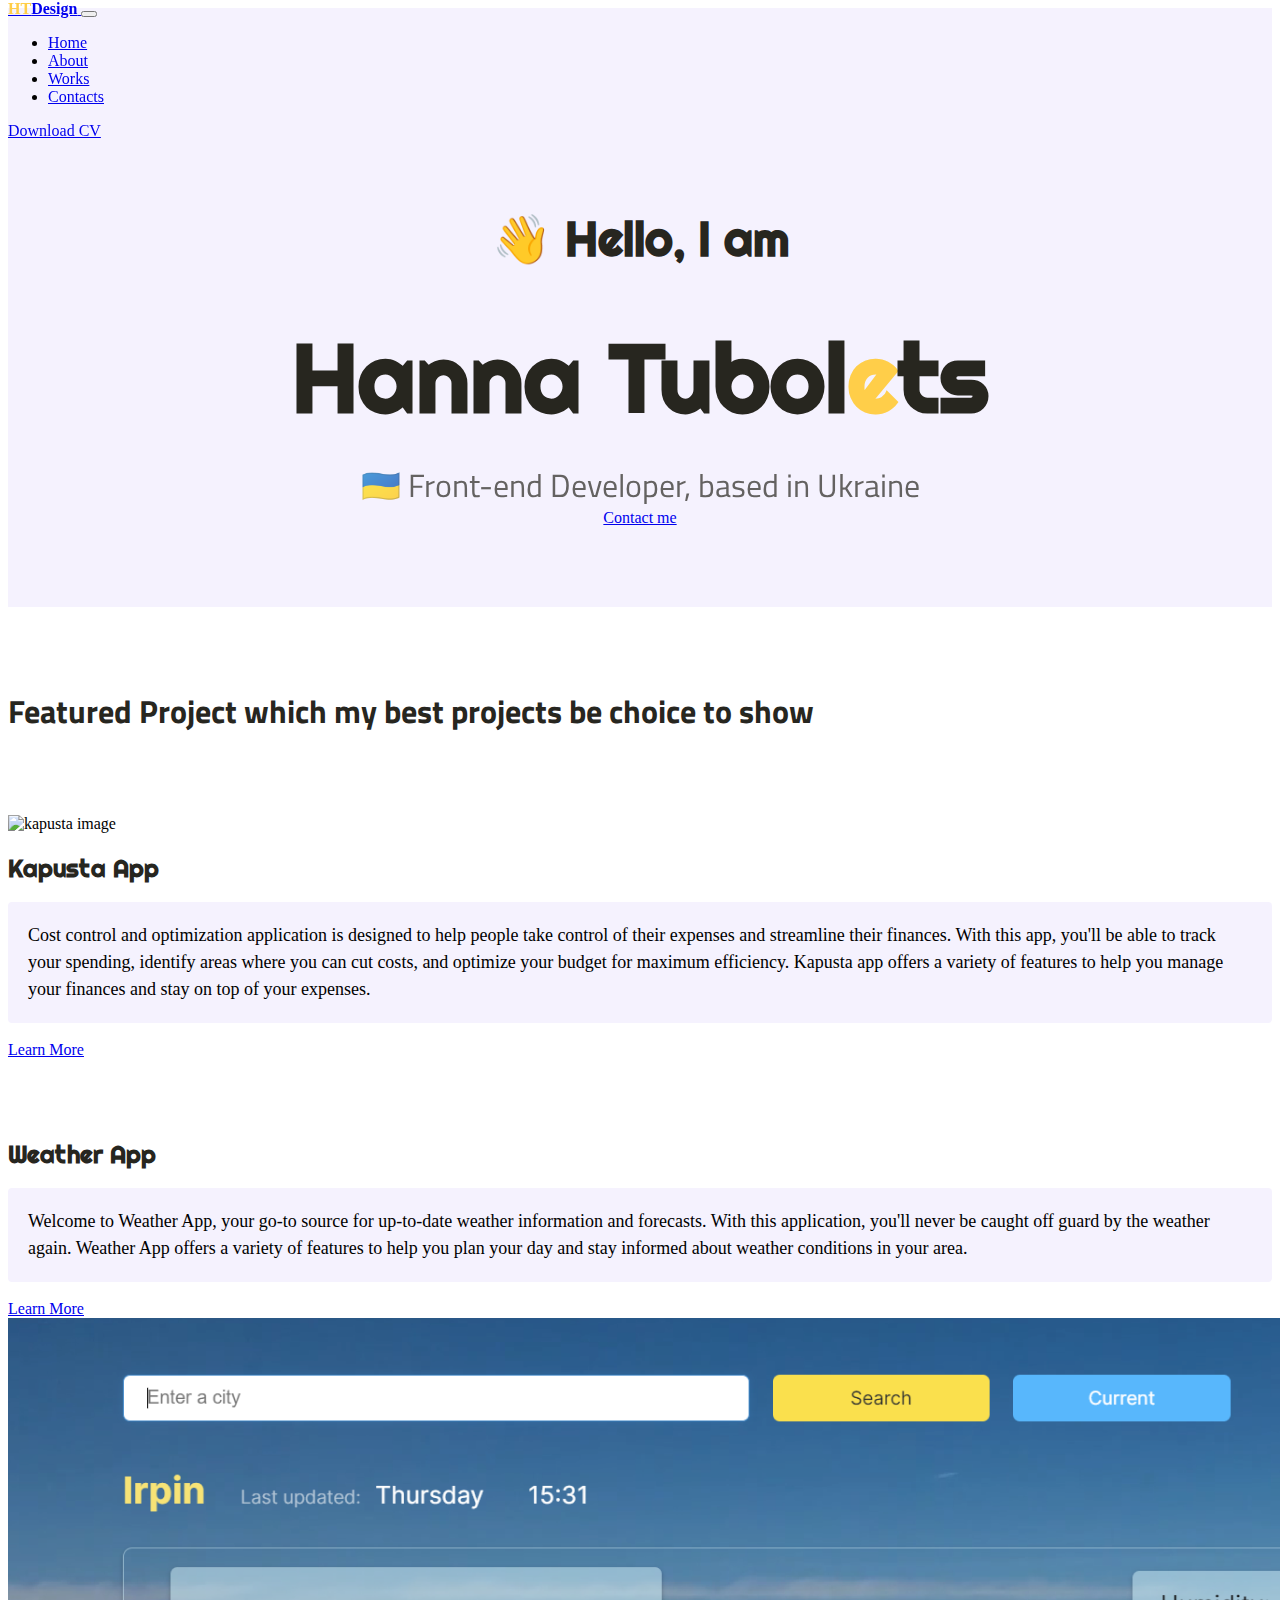
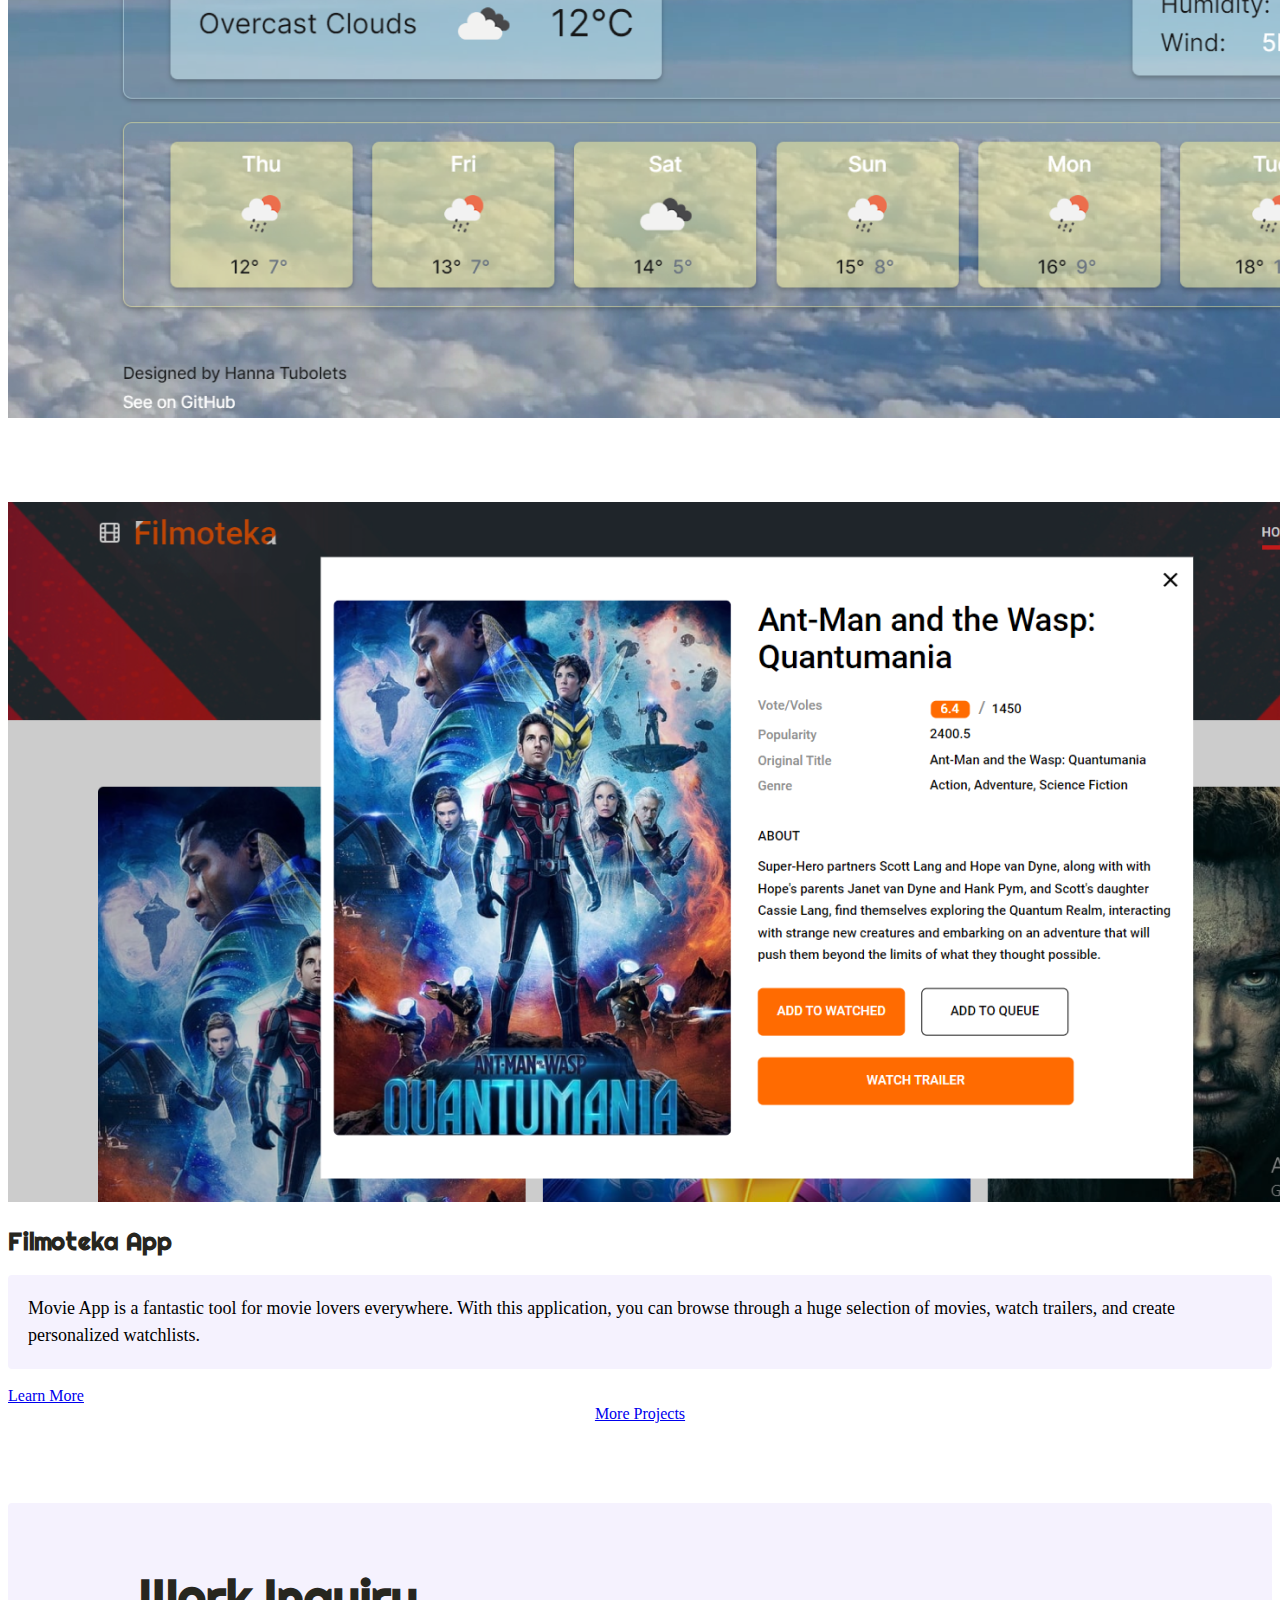
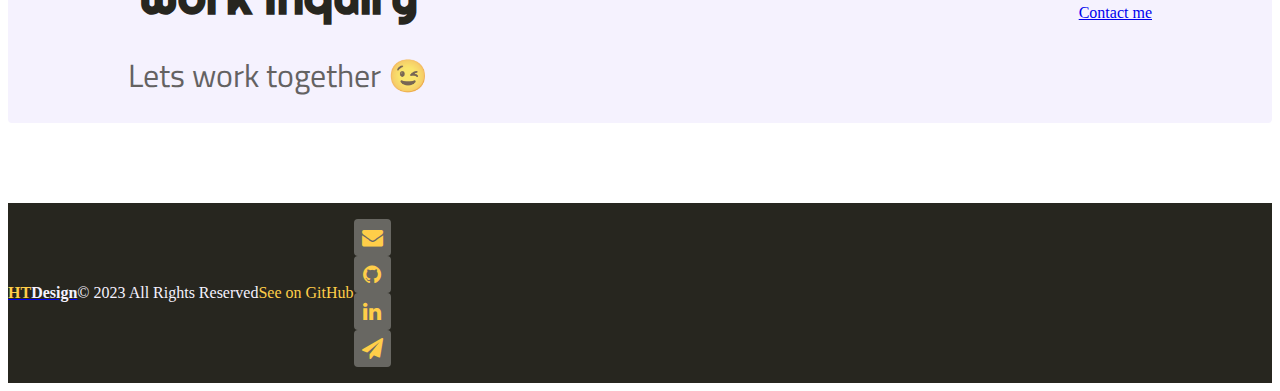
==== index.html @ ac6bbd79 "Added btn more projects (main)" ====
<!DOCTYPE html>
<html lang="en">
  <head>
    <meta charset="UTF-8" />
    <meta http-equiv="X-UA-Compatible" content="IE=edge" />
    <meta name="viewport" content="width=device-width, initial-scale=1.0" />
    <meta
      name="description"
      content="Hanna Tubolets Front-end developer portfolio and contacts"
    />
    <title>Hanna Tubolets Front-end developer portfolio</title>
    <link rel="preconnect" href="https://fonts.googleapis.com" />
    <link rel="preconnect" href="https://fonts.gstatic.com" crossorigin />
    <link
      href="https://fonts.googleapis.com/css2?family=Righteous&family=Titillium+Web:wght@400;600;700;900&display=swap"
      rel="stylesheet"
    />
    <link rel="stylesheet" href="/src/style.css" />
    <link
      href="https://cdn.jsdelivr.net/npm/bootstrap@5.0.2/dist/css/bootstrap.min.css"
      rel="stylesheet"
      integrity="sha384-EVSTQN3/azprG1Anm3QDgpJLIm9Nao0Yz1ztcQTwFspd3yD65VohhpuuCOmLASjC"
      crossorigin="anonymous"
    />
    <link
      href="//maxcdn.bootstrapcdn.com/font-awesome/4.5.0/css/font-awesome.min.css"
      rel="stylesheet"
    />
  </head>

  <body>
    <header class="header">
      <nav class="navbar navbar-expand-lg navbar-dark bg-dark pt-3 pb-3">
        <div class="container">
          <a class="navbar-brand" href="/index.html" title="Homepage"
            ><span class="yellow"><b>HT</b></span
            ><b>Design</b>
          </a>
          <button
            class="navbar-toggler"
            type="button"
            data-bs-toggle="collapse"
            data-bs-target="#navbarNav"
            aria-controls="navbarNav"
            aria-expanded="false"
            aria-label="Toggle navigation"
          >
            <span class="navbar-toggler-icon"></span>
          </button>
          <div class="collapse navbar-collapse" id="navbarNav">
            <ul class="navbar-nav">
              <li class="nav-item">
                <a
                  class="nav-link active"
                  aria-current="page"
                  href="#"
                  title="Homepage"
                  >Home</a
                >
              </li>
              <li class="nav-item">
                <a
                  class="nav-link"
                  href="/about.html"
                  title="About Hanna Tubolets"
                  >About</a
                >
              </li>
              <li class="nav-item">
                <a
                  class="nav-link"
                  href="/works.html"
                  title="Front-end projects of Hanna Tubolets"
                  >Works</a
                >
              </li>
              <li class="nav-item">
                <a
                  class="nav-link"
                  href="/contacts.html"
                  title="Hanna Tubolets contact information"
                  >Contacts</a
                >
              </li>
            </ul>
          </div>
          <a
            href="https://drive.google.com/file/d/14vQZmYTG_U59ZghDZFjFi8AMeoW-Ms3b/view?usp=share_link"
            class="btn btn-outline-warning px-4"
            download=""
            target="_blank"
            title="Download CV"
            >Download CV</a
          >
        </div>
      </nav>
    </header>

    <main>
      <section class="hero">
        <h2 class="upper-heading">👋 Hello, I am</h2>
        <h1 class="main-heading">Hanna Tubol<span class="yellow">e</span>ts</h1>
        <h3 class="sub-heading">🇺🇦 Front-end Developer, based in Ukraine</h3>
        <div class="navigation-links">
          <a
            href="about.html#contact"
            class="btn btn-warning mt-5 btn-lg px-5"
            title="Hanna Tubolets contacts"
          >
            Contact me
          </a>
        </div>
        <button onclick="topFunction()" id="myBtn" title="Go to top">
          Top
        </button>
      </section>

      <h3 class="text-warning text-center heading">
        Featured Project which my best projects be choice to show
      </h3>

      <section class="section">
        <div class="container">
          <div class="row">
            <div class="col-sm-6 d-none d-md-block">
              <img
                class="img-fluid rounded p-2 shadow p-2 bg-body rounded"
                src="src/images/Kapusta-img.png"
                alt="kapusta image"
              />
            </div>
            <div class="col">
              <h2 class="mb-4 app-heading">Kapusta App</h2>
              <p class="txt text-muted">
                Cost control and optimization application is designed to help
                people take control of their expenses and streamline their
                finances. With this app, you'll be able to track your spending,
                identify areas where you can cut costs, and optimize your budget
                for maximum efficiency. Kapusta app offers a variety of features
                to help you manage your finances and stay on top of your
                expenses.
              </p>
              <div class="mt-5 more-link">
                <a
                  href="/works.html#kapusta"
                  class="btn btn-outline-warning px-5 btn-lg"
                  title="Kapusta App link"
                  >Learn More</a
                >
              </div>
            </div>
          </div>
        </div>
      </section>

      <section class="section">
        <div class="container">
          <div class="row">
            <div class="col">
              <h2 class="mb-4 app-heading">Weather App</h2>
              <p class="txt text-muted">
                Welcome to Weather App, your go-to source for up-to-date weather
                information and forecasts. With this application, you'll never
                be caught off guard by the weather again. Weather App offers a
                variety of features to help you plan your day and stay informed
                about weather conditions in your area.
              </p>
              <div class="mt-5 more-link">
                <a
                  href="/works.html#weather"
                  class="btn btn-outline-warning px-5 btn-lg"
                  title="Weather App link"
                  >Learn More</a
                >
              </div>
            </div>
            <div class="col-sm-6 d-none d-md-block">
              <img
                class="img-fluid rounded p-2 shadow p-2 bg-body rounded"
                src="src/images/weather-img.png"
                alt="weather image"
              />
            </div>
          </div>
        </div>
      </section>

      <section class="section">
        <div class="container">
          <div class="row">
            <div class="col-sm-6 d-none d-md-block">
              <img
                class="img-fluid rounded p-2 shadow p-2 bg-body rounded"
                src="/src/images/filmoteka-img.png"
                alt="filmoteka image"
              />
            </div>
            <div class="col">
              <h2 class="mb-4 app-heading">Filmoteka App</h2>
              <p class="txt text-muted">
                Movie App is a fantastic tool for movie lovers everywhere. With
                this application, you can browse through a huge selection of
                movies, watch trailers, and create personalized watchlists.
              </p>
              <div class="mt-5 more-link">
                <a
                  href="/works.html#filmoteka"
                  class="btn btn-outline-warning px-5 btn-lg"
                  title="Yogurt App link"
                  >Learn More</a
                >
              </div>
            </div>
          </div>
        </div>

        <div class="center mt-5">
          <div class="center">
            <a
              href="/works.html"
              class="btn btn-warning mt-5 btn-lg px-5"
              title="Hanna Tubolets projects"
            >
              More Projects
            </a>
          </div>
        </div>
      </section>

      <section class="section">
        <div class="container d-none d-md-block">
          <div class="contact-block">
            <div>
              <h2 class="upper-heading mb-3">Work Inquiry</h2>
              <h3 class="sub-heading mt-0 mb-sm-4">Lets work together 😉</h3>
            </div>
            <div class="">
              <div class="navigation-links">
                <a
                  href="about.html#contact"
                  class="btn btn-warning btn-lg px-5"
                  title="Hanna Tubolets contacts"
                >
                  Contact me
                </a>
              </div>
            </div>
          </div>
        </div>
      </section>
    </main>

    <footer>
      <div class="footer">
        <div
          class="container d-flex justify-content-between align-content-center footer"
        >
          <a
            class="navbar-brand text-decoration-none"
            href="/index.html"
            title="Homepage"
            ><span class="yellow"><b>HT</b></span
            ><b class="logo">Design</b>
          </a>
          © 2023 All Rights Reserved
          <a
            href="https://github.com/HannaTubolets/bootstrap-hw-portfolio"
            class="yellow github-link"
            target="_blank"
            title="Hanna Tubolets portfolio on GitHub"
            >See on GitHub</a
          >
          <div class="d-flex justify-content-center">
            <a
              href="mailto:anna.tubolets@gmail.com"
              class="email-link text-decoration-none mx-2 social-link"
              target="_blank"
              title="Hanna Tubolets contact email"
              ><i class="fa fa-solid fa-envelope"></i
            ></a>
            <a
              href="https://github.com/HannaTubolets"
              class="email-link text-decoration-none mx-2 social-link"
              target="_blank"
              title="Hanna Tubolets GitHub link"
              ><i class="fa fa-brands fa-github"></i
            ></a>
            <a
              href="https://www.linkedin.com/in/hanna-tubolets/"
              class="email-link text-decoration-none mx-2 social-link"
              target="_blank"
              title="Hanna Tubolets linkedin link"
              ><i class="fa fa-brands fa-linkedin"></i
            ></a>
            <a
              href="https://t.me/Hanna_HTDesign"
              class="email-link text-decoration-none mx-2 social-link"
              target="_blank"
              title="Hanna Tubolets Telegram link"
              ><i class="fa fa-solid fa-paper-plane"></i
            ></a>
          </div>
        </div>
      </div>
    </footer>

    <script src="src/index.js"></script>

    <script
      src="https://cdn.jsdelivr.net/npm/bootstrap@5.0.2/dist/js/bootstrap.bundle.min.js"
      integrity="sha384-MrcW6ZMFYlzcLA8Nl+NtUVF0sA7MsXsP1UyJoMp4YLEuNSfAP+JcXn/tWtIaxVXM"
      crossorigin="anonymous"
    ></script>
  </body>
</html>
---- src/style.css ----
:root {
  --primary-color: #ffce49;
  --secondary-color: #f5f2fe;
  --box-shadow: 0 5px 10px rgba(0, 0, 0, 0.3);
  --heading-font-family: 'Righteous', serif;
  --default-font-family: 'Titillium Web', sans-serif;
}

*/ body {
  margin: 0px auto;
  max-width: 100%;
  font-family: var(--default-font-family);
}

h1,
h2,
h3,
h4,
h5,
h6 {
  color: #27261f;
  font-family: var(--heading-font-family);
  font-weight: bold;
  margin-bottom: 0;
}

.logo {
  color: var(--secondary-color);
}

p {
  font-weight: normal;
}

.section {
  margin-top: 80px;
  margin-bottom: 80px;
}

.hero {
  background: var(--secondary-color);
  text-align: center;
  padding: 160px 16px 80px;
}

.main-heading {
  font-size: 96px;
  text-align: center;
  margin-top: 48px;
}

.yellow {
  color: var(--primary-color);
}

.heading {
  margin-top: 80px;
  font-size: 32px;
  font-family: 'Titillium Web';
}

.upper-heading,
.contact-heading {
  font-size: 48px;
  text-align: center;
}

.sub-heading {
  font-size: 32px;
  font-family: 'Titillium Web';
  font-weight: 400;
  opacity: 0.7;
  text-align: center;
  margin-top: 24px;
}

.txt {
  background: var(--secondary-color);
  padding: 20px;
  border-radius: 4px;
  font-size: 18px;
  line-height: 1.5;
  text-align: left;
}

.about-paragraphs {
  display: flex;
  margin: 30px 0;
}

.email-link {
  display: flex;
  justify-content: center;
  color: var(--primary-color);
  font-size: 28px;
  text-decoration: none;

  transition-property: color;
  transition-duration: 250ms;
  transition-timing-function: cubic-bezier(0.4, 0, 0.2, 1);
}

.email-link:hover {
  text-decoration: underline;
  color: #555;
}

.center {
  display: flex;
  align-content: center;
  margin: 0 auto;
}

.footer {
  background-color: #27261f;
  color: var(--secondary-color);
  padding: 8px 0;
  display: flex;
  flex-wrap: wrap;
  align-items: center;
}

.contact-block {
  background-color: var(--secondary-color);
  border-radius: 4px;
  padding: 24px 120px;
  display: flex;
  flex-wrap: wrap;
  align-items: center;
  justify-content: space-between;
}

.social-link {
  font-size: 21px;
  padding: 8px;
  background: rgba(255, 255, 255, 0.3);
  border-radius: 4px;
}

.social-link:hover {
  color: var(--secondary-color);
}

.header {
  position: fixed;
  top: 0;
  width: 100%;
}

.about {
  margin-top: 64px;
}

.github-link {
  text-decoration: none;
  transition-property: color;
  transition-duration: 250ms;
  transition-timing-function: cubic-bezier(0.4, 0, 0.2, 1);
}

.github-link:hover {
  color: var(--secondary-color);
}

@media (max-width: 768px) {
  .main-heading {
    font-size: 48px;
    line-height: 1.5;
  }

  .upper-heading {
    font-size: 32px;
    text-align: center;
  }

  .app-heading,
  .contact-heading {
    text-align: center;
    font-size: 32px;
  }

  .app-link {
    display: block;
    text-align: center;
    margin-top: 40px;
  }

  .section {
    margin-top: 64px;
    margin-bottom: 64px;
  }

  .more-link {
    text-align: center;
  }

  .hero {
    padding: 120px 16px;
  }

  .heading {
    margin-top: 80px;
  }

  .sub-heading {
    font-size: 24px;
  }
}

/* Up-button */
#myBtn {
  display: none; /* Hidden by default */
  position: fixed; /* Fixed/sticky position */
  bottom: 20px; /* Place the button at the bottom of the page */
  right: 30px; /* Place the button 30px from the right */
  z-index: 99; /* Make sure it does not overlap */
  border: none; /* Remove borders */
  outline: none; /* Remove outline */
  background-color: var(--primary-color); /* Set a background color */
  color: #27261f; /* Text color */
  cursor: pointer; /* Add a mouse pointer on hover */
  padding: 15px; /* Some padding */
  border-radius: 4px; /* Rounded corners */
  font-size: 18px; /* Increase font size */

  transition-property: color, background-color;
  transition-duration: 250ms;
  transition-timing-function: cubic-bezier(0.4, 0, 0.2, 1);
}

#myBtn:hover {
  background-color: #555; /* Add a dark-grey background on hover */
  color: white;
}
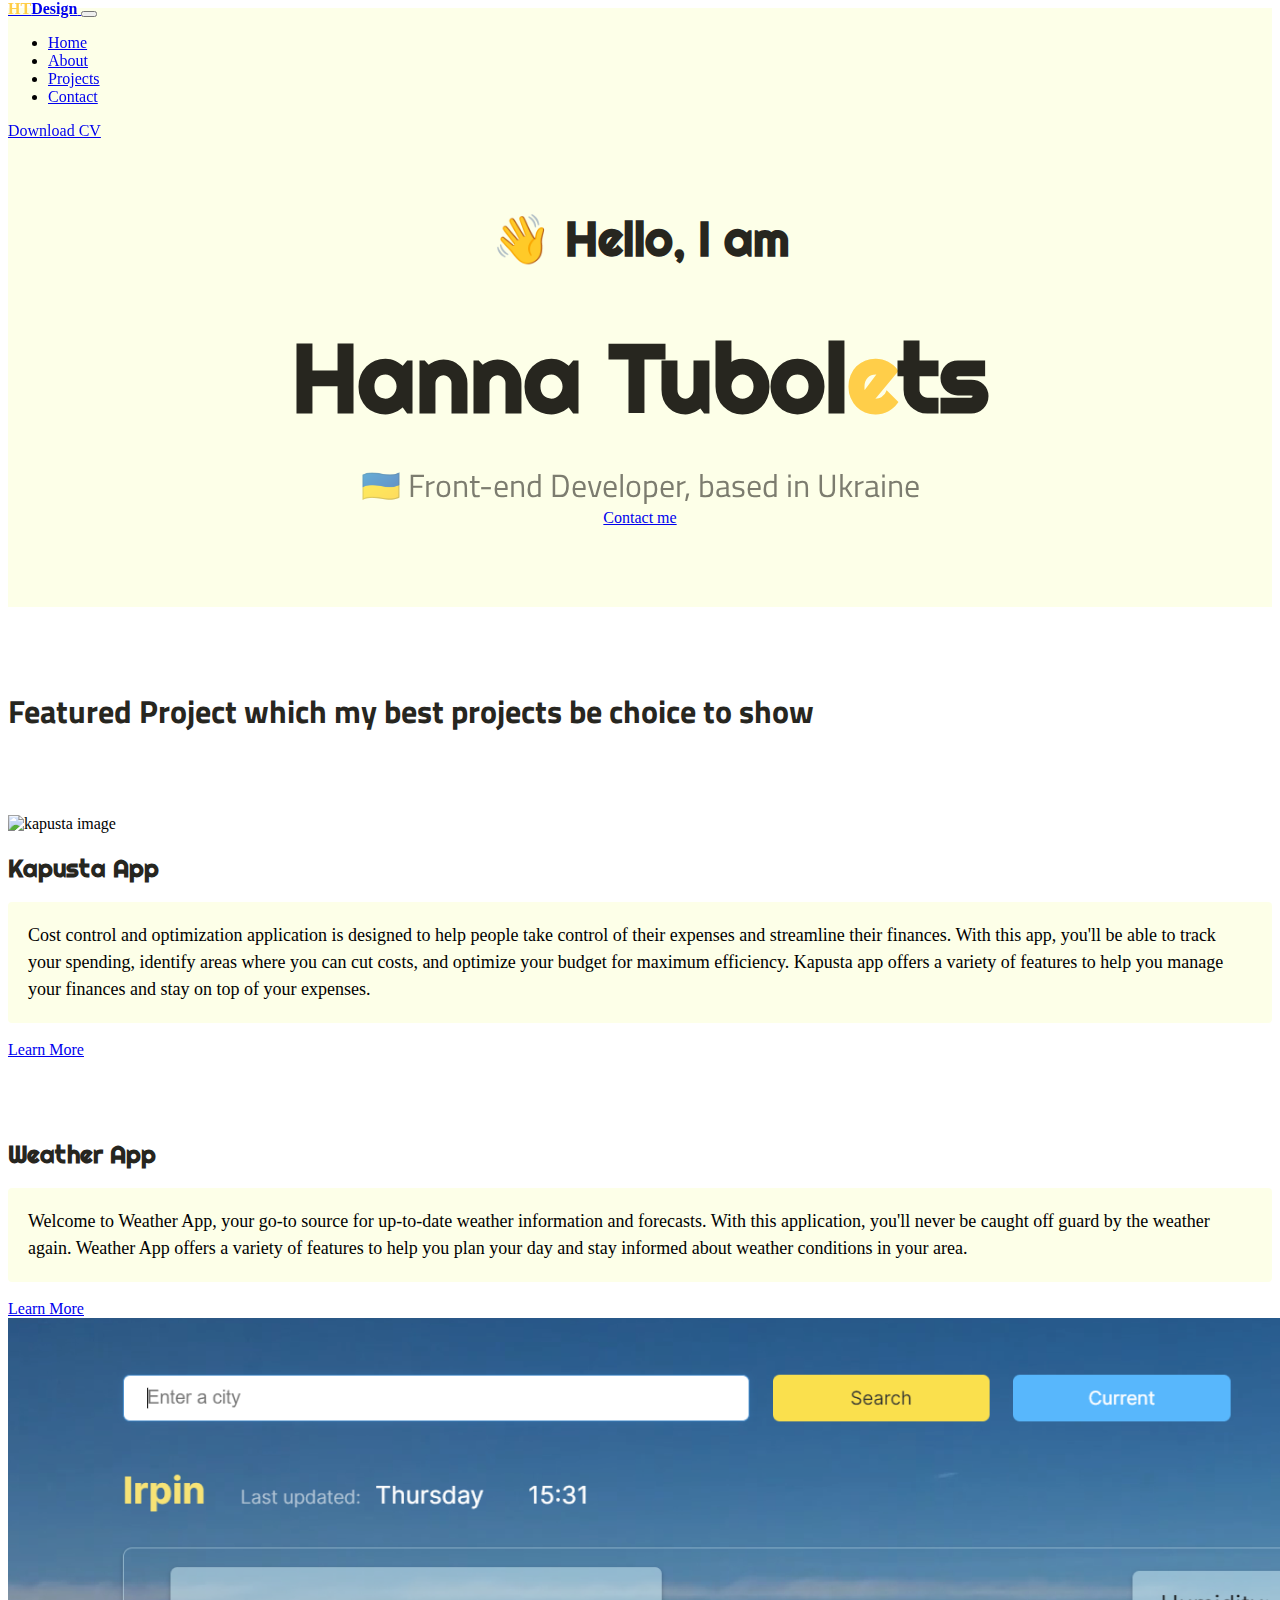
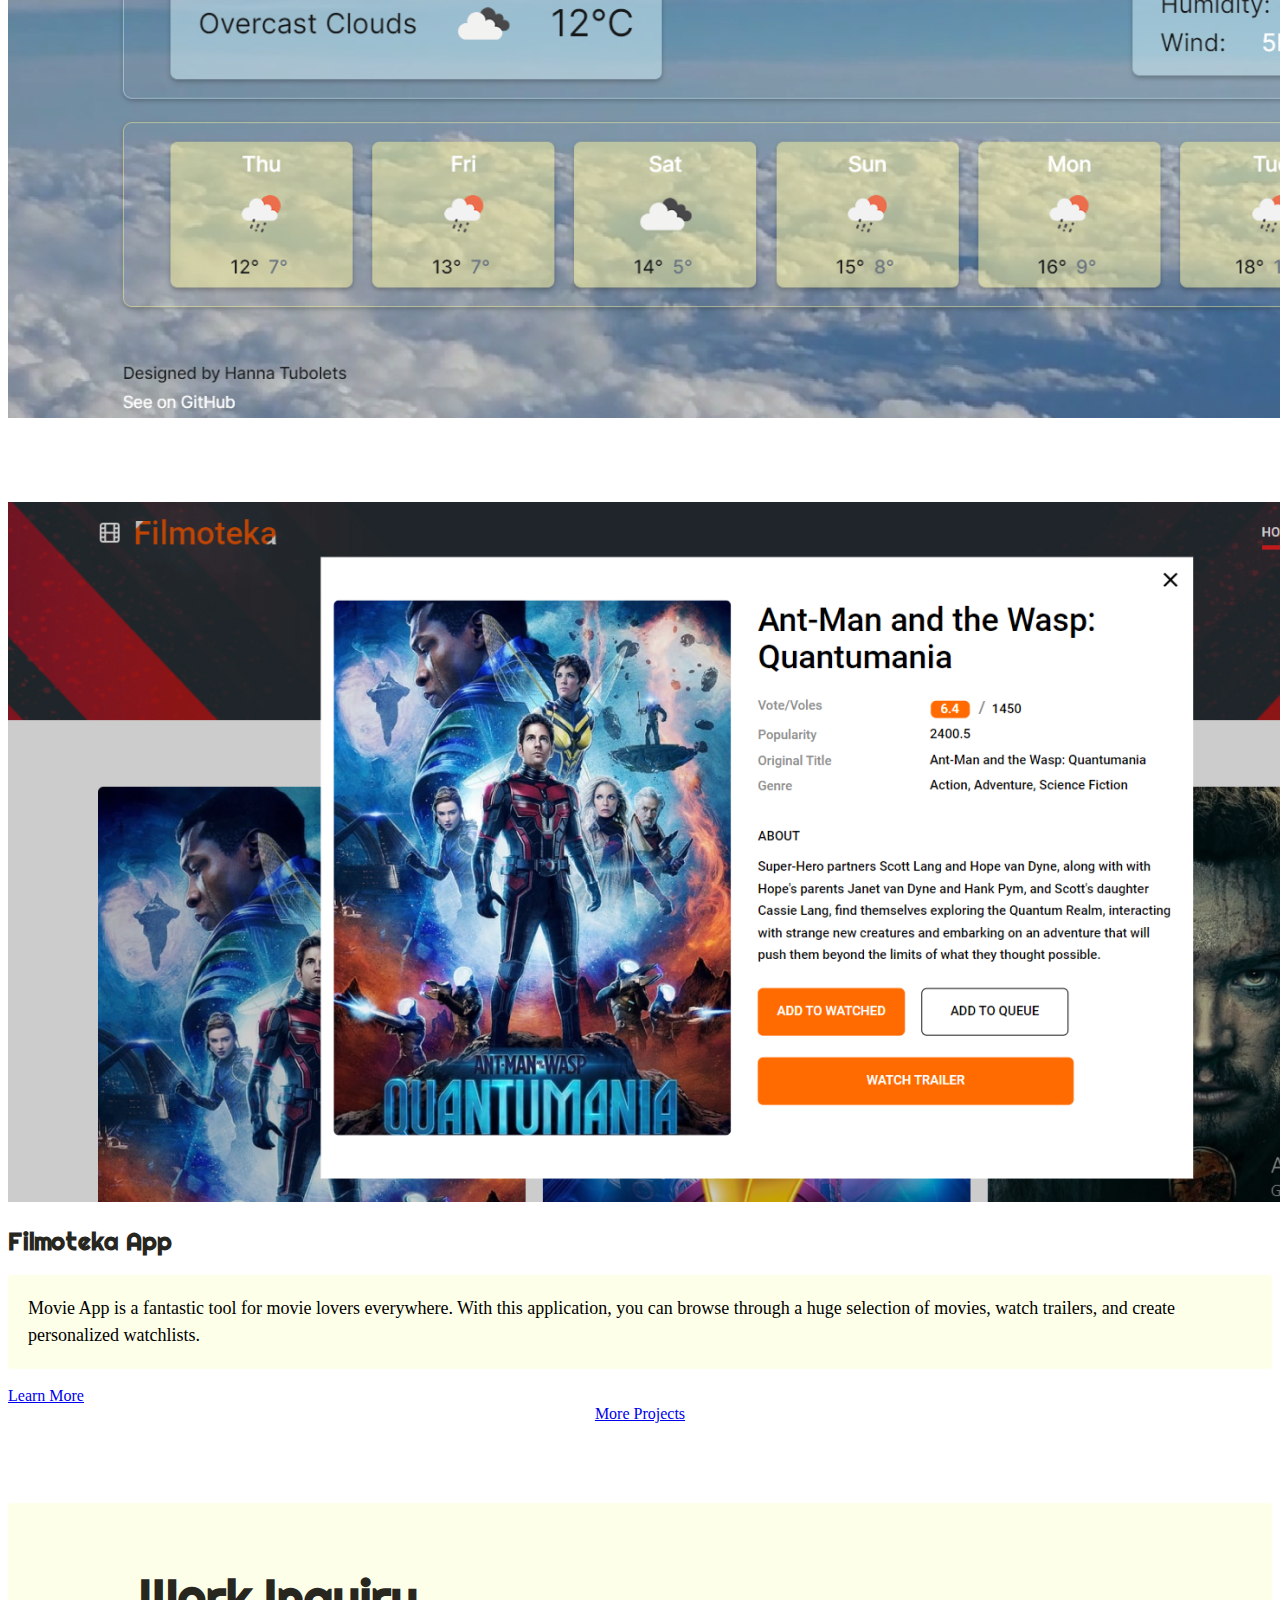
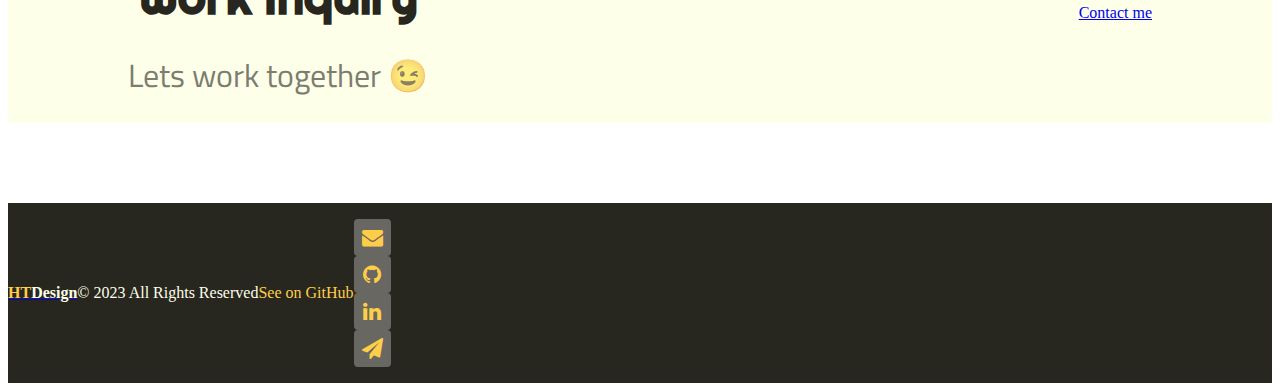
==== commit f5d41209: "Updated content" ====
--- a/index.html
+++ b/index.html
@@ -71,7 +71,7 @@
                   class="nav-link"
                   href="/works.html"
                   title="Front-end projects of Hanna Tubolets"
-                  >Works</a
+                  >Projects</a
                 >
               </li>
               <li class="nav-item">
@@ -79,13 +79,13 @@
                   class="nav-link"
                   href="/contacts.html"
                   title="Hanna Tubolets contact information"
-                  >Contacts</a
+                  >Contact</a
                 >
               </li>
             </ul>
           </div>
           <a
-            href="https://drive.google.com/file/d/14vQZmYTG_U59ZghDZFjFi8AMeoW-Ms3b/view?usp=share_link"
+            href="https://drive.google.com/file/d/18OqhcxaeWkLEpW-Mv34bX12qtZDySFBs/view?usp=sharing"
             class="btn btn-outline-warning px-4"
             download=""
             target="_blank"
@@ -218,7 +218,7 @@
           <div class="center">
             <a
               href="/works.html"
-              class="btn btn-warning mt-5 btn-lg px-5"
+              class="btn btn-dark mt-5 btn-lg px-5"
               title="Hanna Tubolets projects"
             >
               More Projects
--- a/src/style.css
+++ b/src/style.css
@@ -1,6 +1,6 @@
 :root {
   --primary-color: #ffce49;
-  --secondary-color: #f5f2fe;
+  --secondary-color: #fdffe8;
   --box-shadow: 0 5px 10px rgba(0, 0, 0, 0.3);
   --heading-font-family: 'Righteous', serif;
   --default-font-family: 'Titillium Web', sans-serif;
@@ -69,7 +69,7 @@
   font-size: 32px;
   font-family: 'Titillium Web';
   font-weight: 400;
-  opacity: 0.7;
+  opacity: 0.6;
   text-align: center;
   margin-top: 24px;
 }
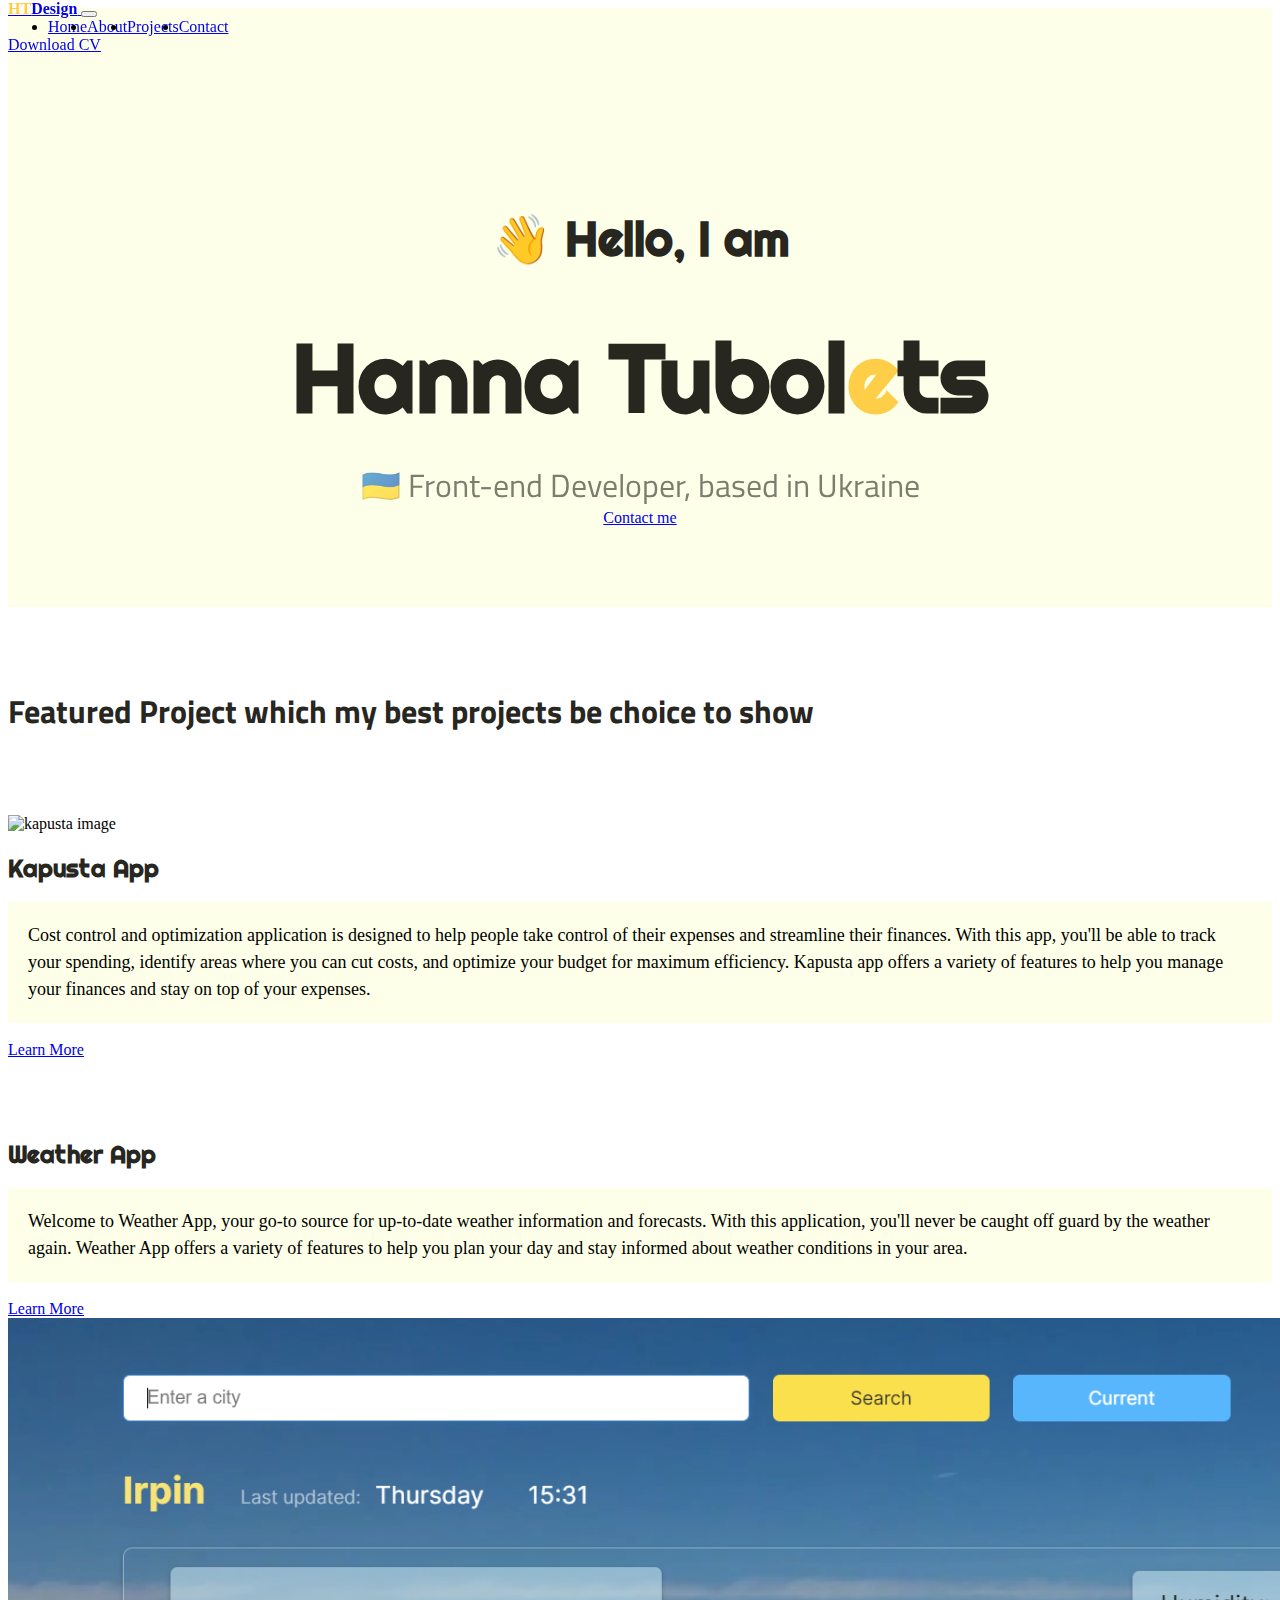
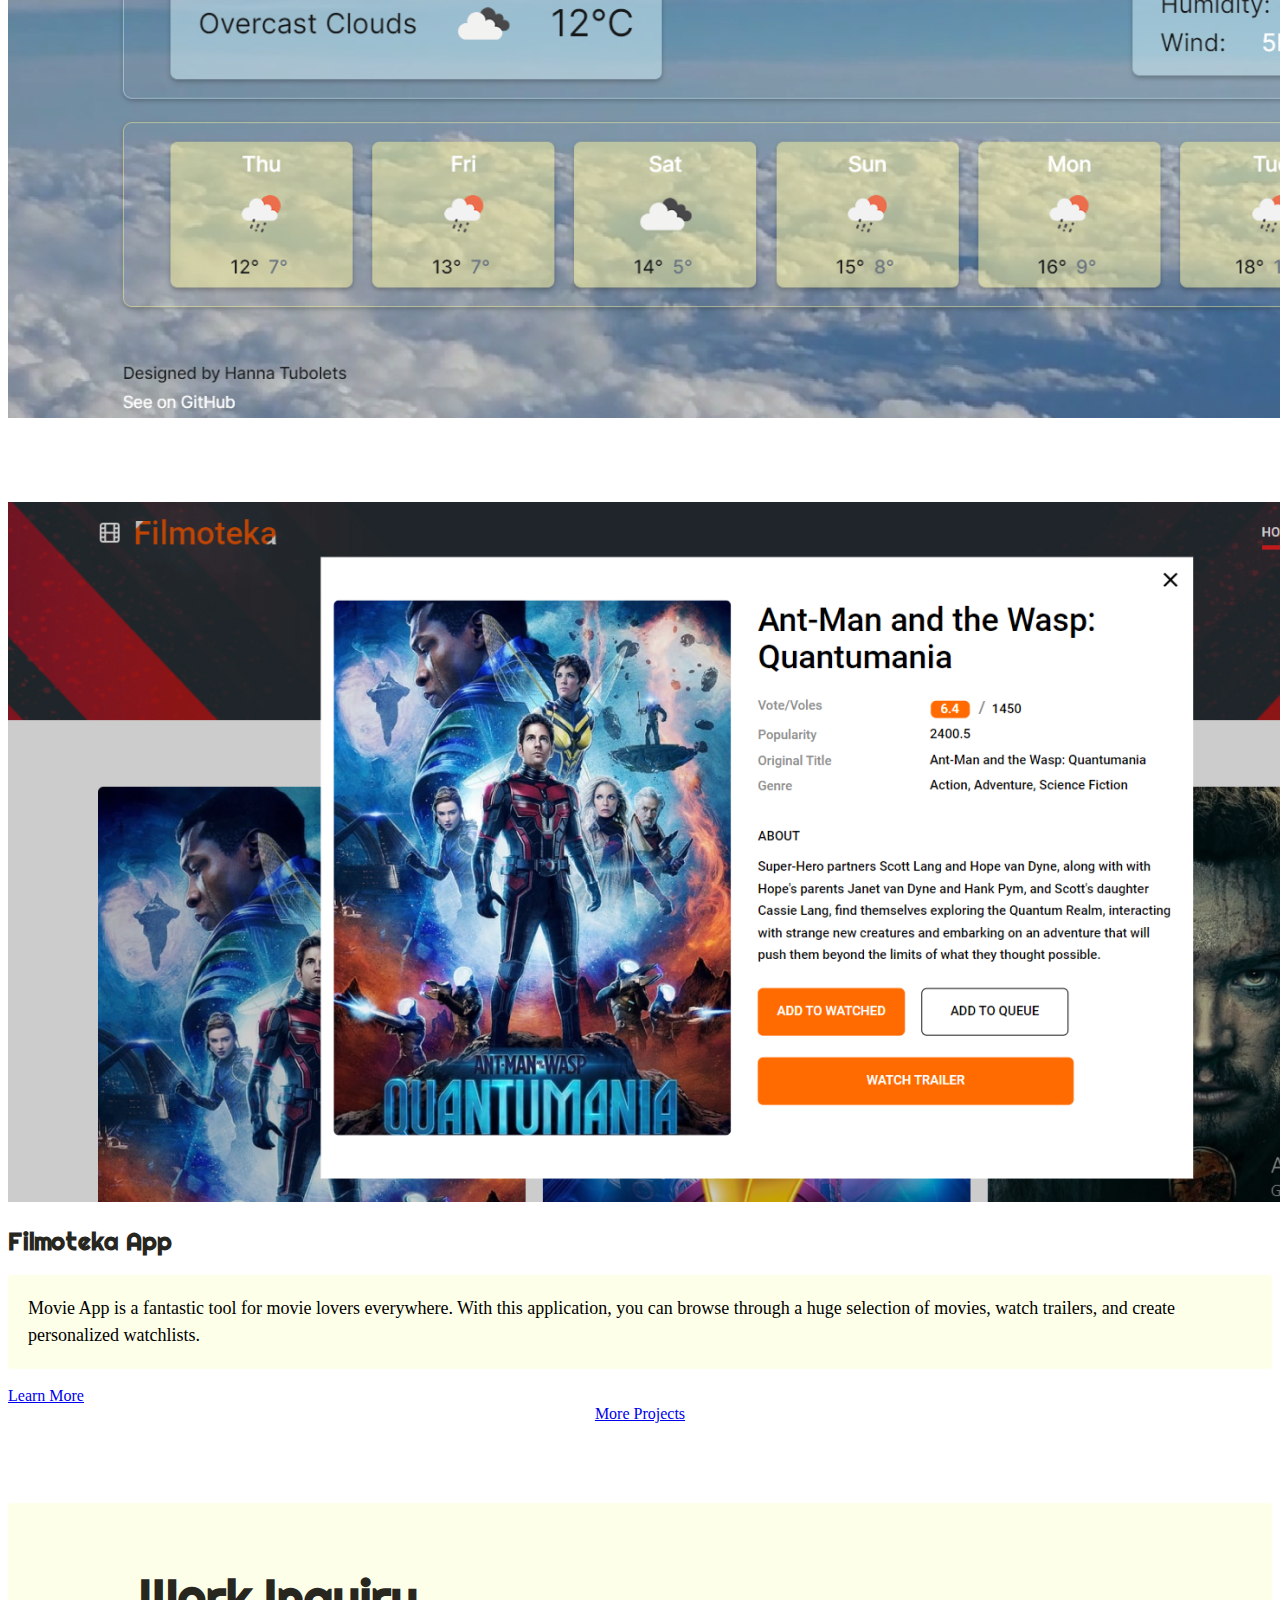
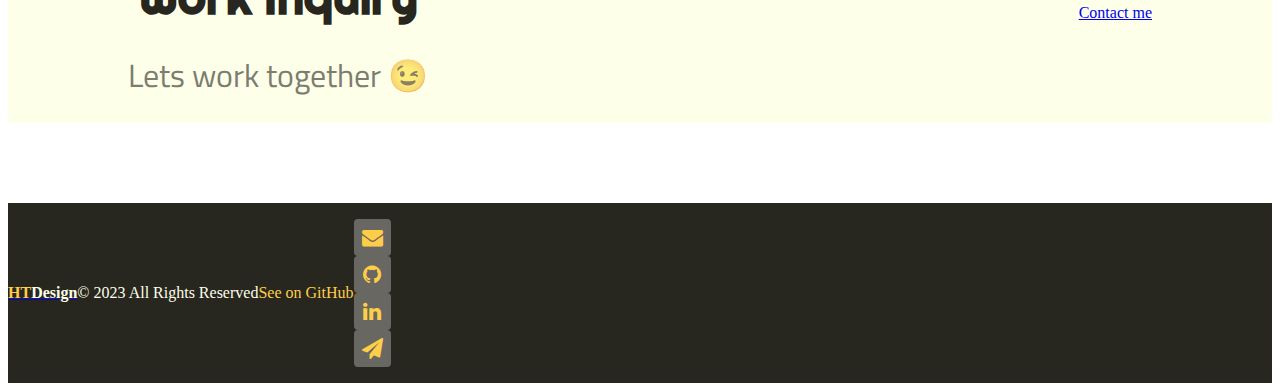
==== commit 1198c892: "Added favicon" ====
--- a/index.html
+++ b/index.html
@@ -9,6 +9,10 @@
       content="Hanna Tubolets Front-end developer portfolio and contacts"
     />
     <title>Hanna Tubolets Front-end developer portfolio</title>
+    <link rel="apple-touch-icon" sizes="180x180" href="/apple-touch-icon.png" />
+    <link rel="icon" type="image/png" sizes="32x32" href="/favicon-32x32.png" />
+    <link rel="icon" type="image/png" sizes="16x16" href="/favicon-16x16.png" />
+    <link rel="manifest" href="/site.webmanifest" />
     <link rel="preconnect" href="https://fonts.googleapis.com" />
     <link rel="preconnect" href="https://fonts.gstatic.com" crossorigin />
     <link
@@ -48,7 +52,7 @@
             <span class="navbar-toggler-icon"></span>
           </button>
           <div class="collapse navbar-collapse" id="navbarNav">
-            <ul class="navbar-nav">
+            <ul class="navbar-nav center">
               <li class="nav-item">
                 <a
                   class="nav-link active"
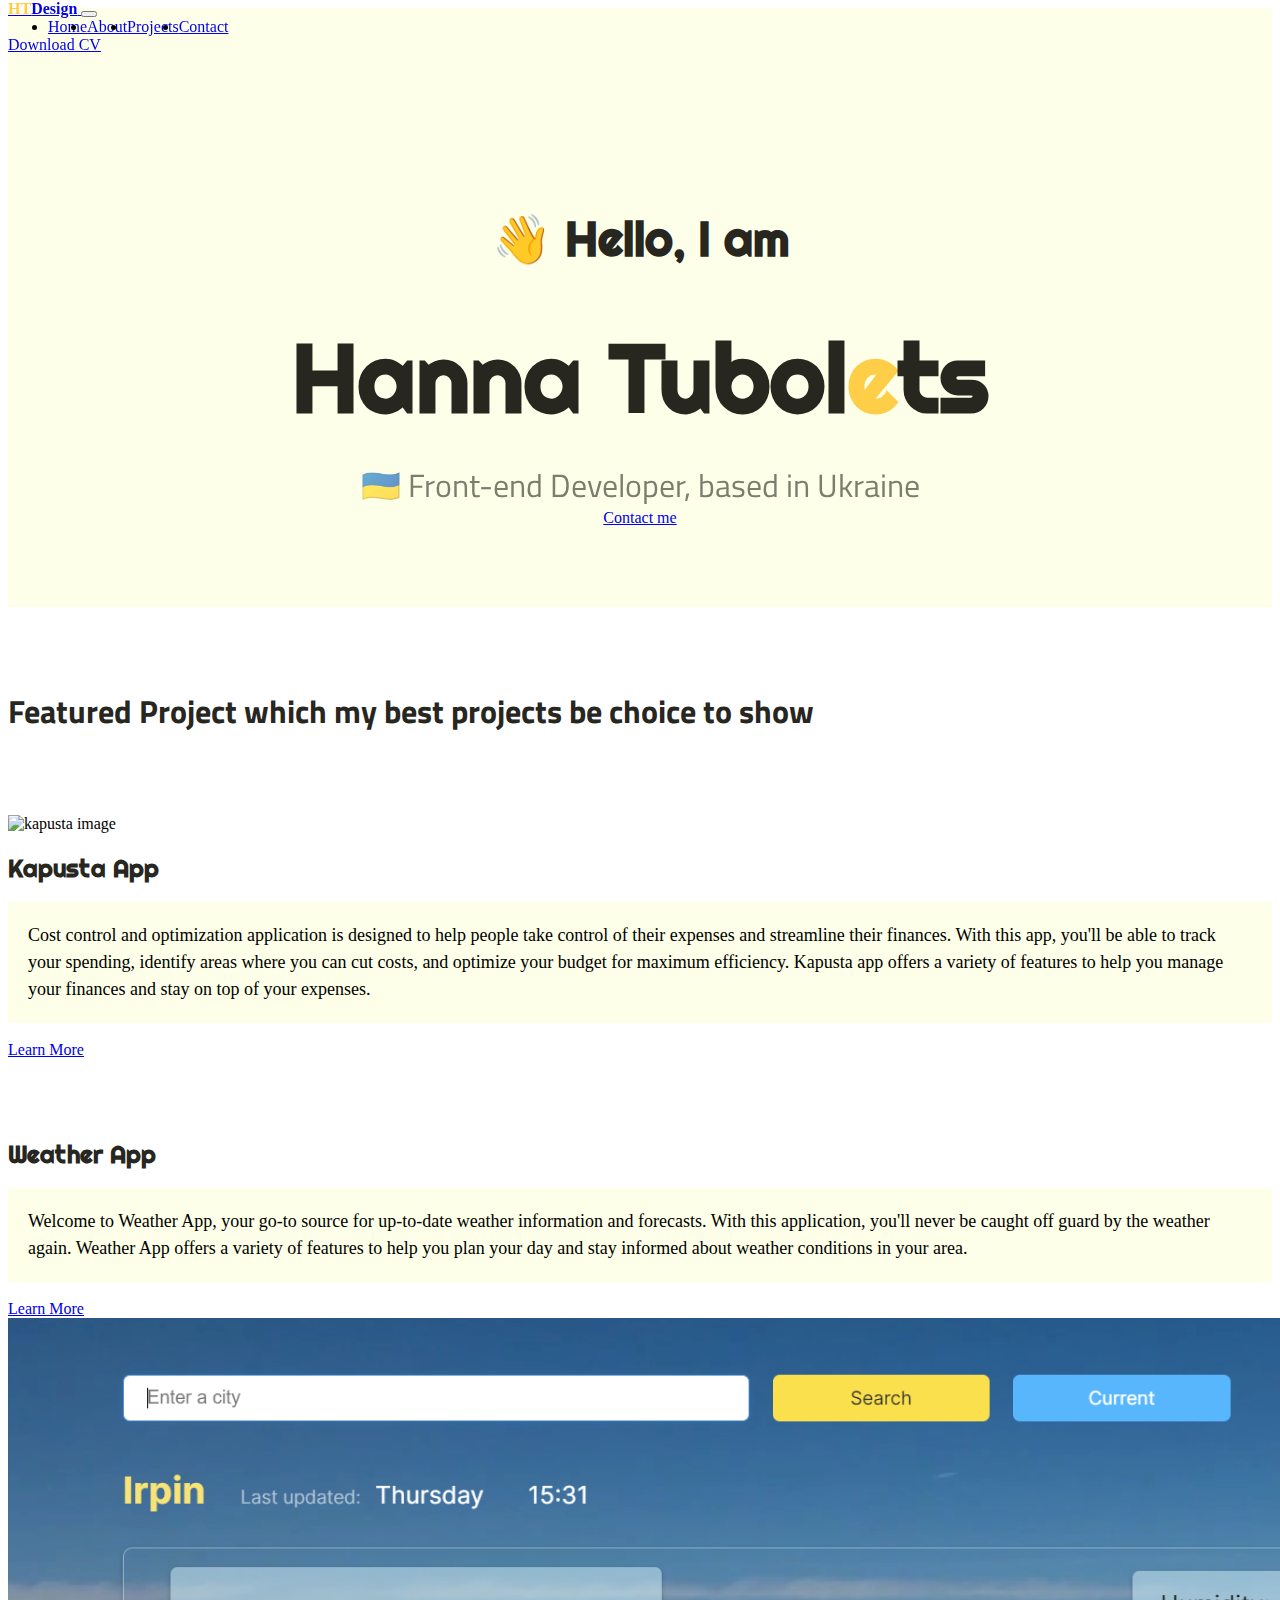
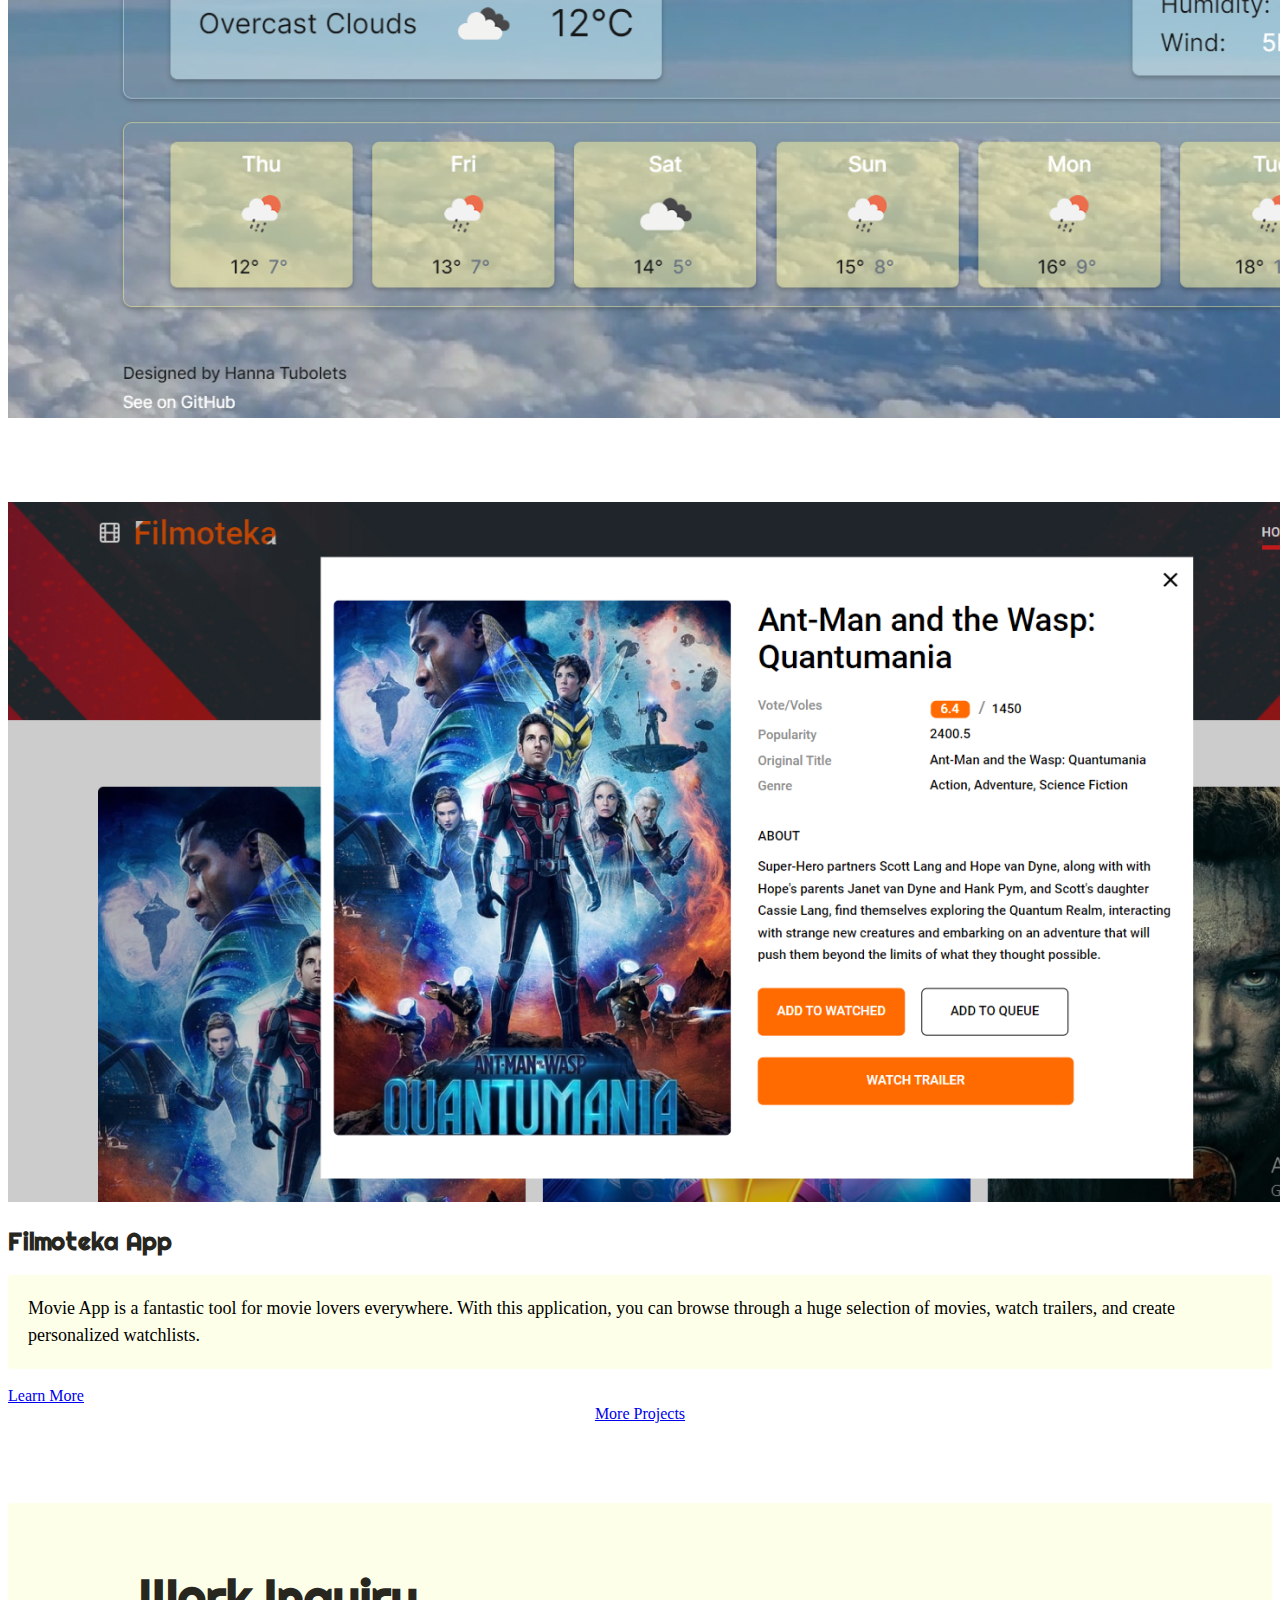
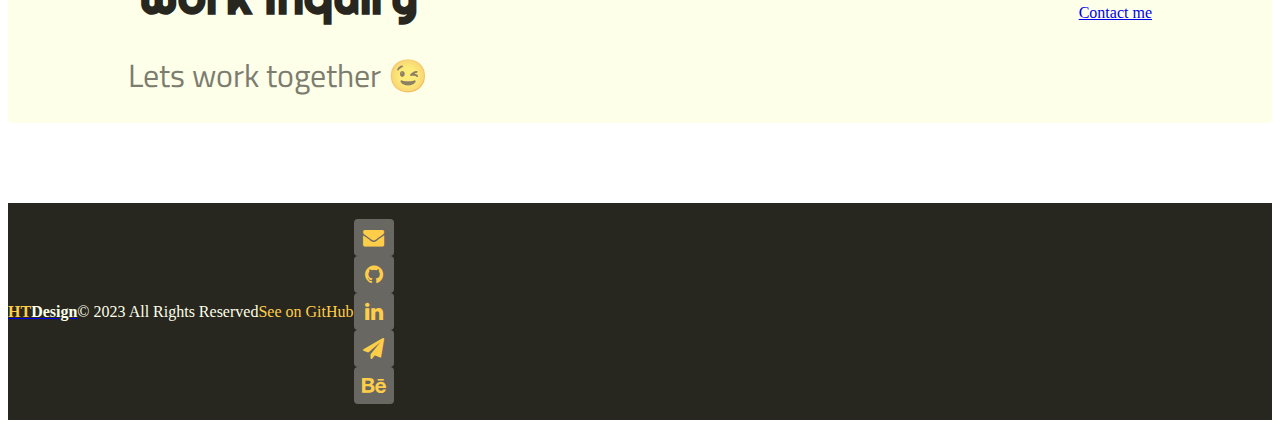
==== commit 578a797f: "Added Behance link" ====
--- a/index.html
+++ b/index.html
@@ -303,6 +303,13 @@
               title="Hanna Tubolets Telegram link"
               ><i class="fa fa-solid fa-paper-plane"></i
             ></a>
+            <a
+              href="https://www.behance.net/hannatubolets"
+              class="email-link text-decoration-none mx-2 social-link"
+              target="_blank"
+              title="Hanna Tubolets Behance link"
+              ><i class="fa fa-brands fa-behance"></i
+            ></a>
           </div>
         </div>
       </div>
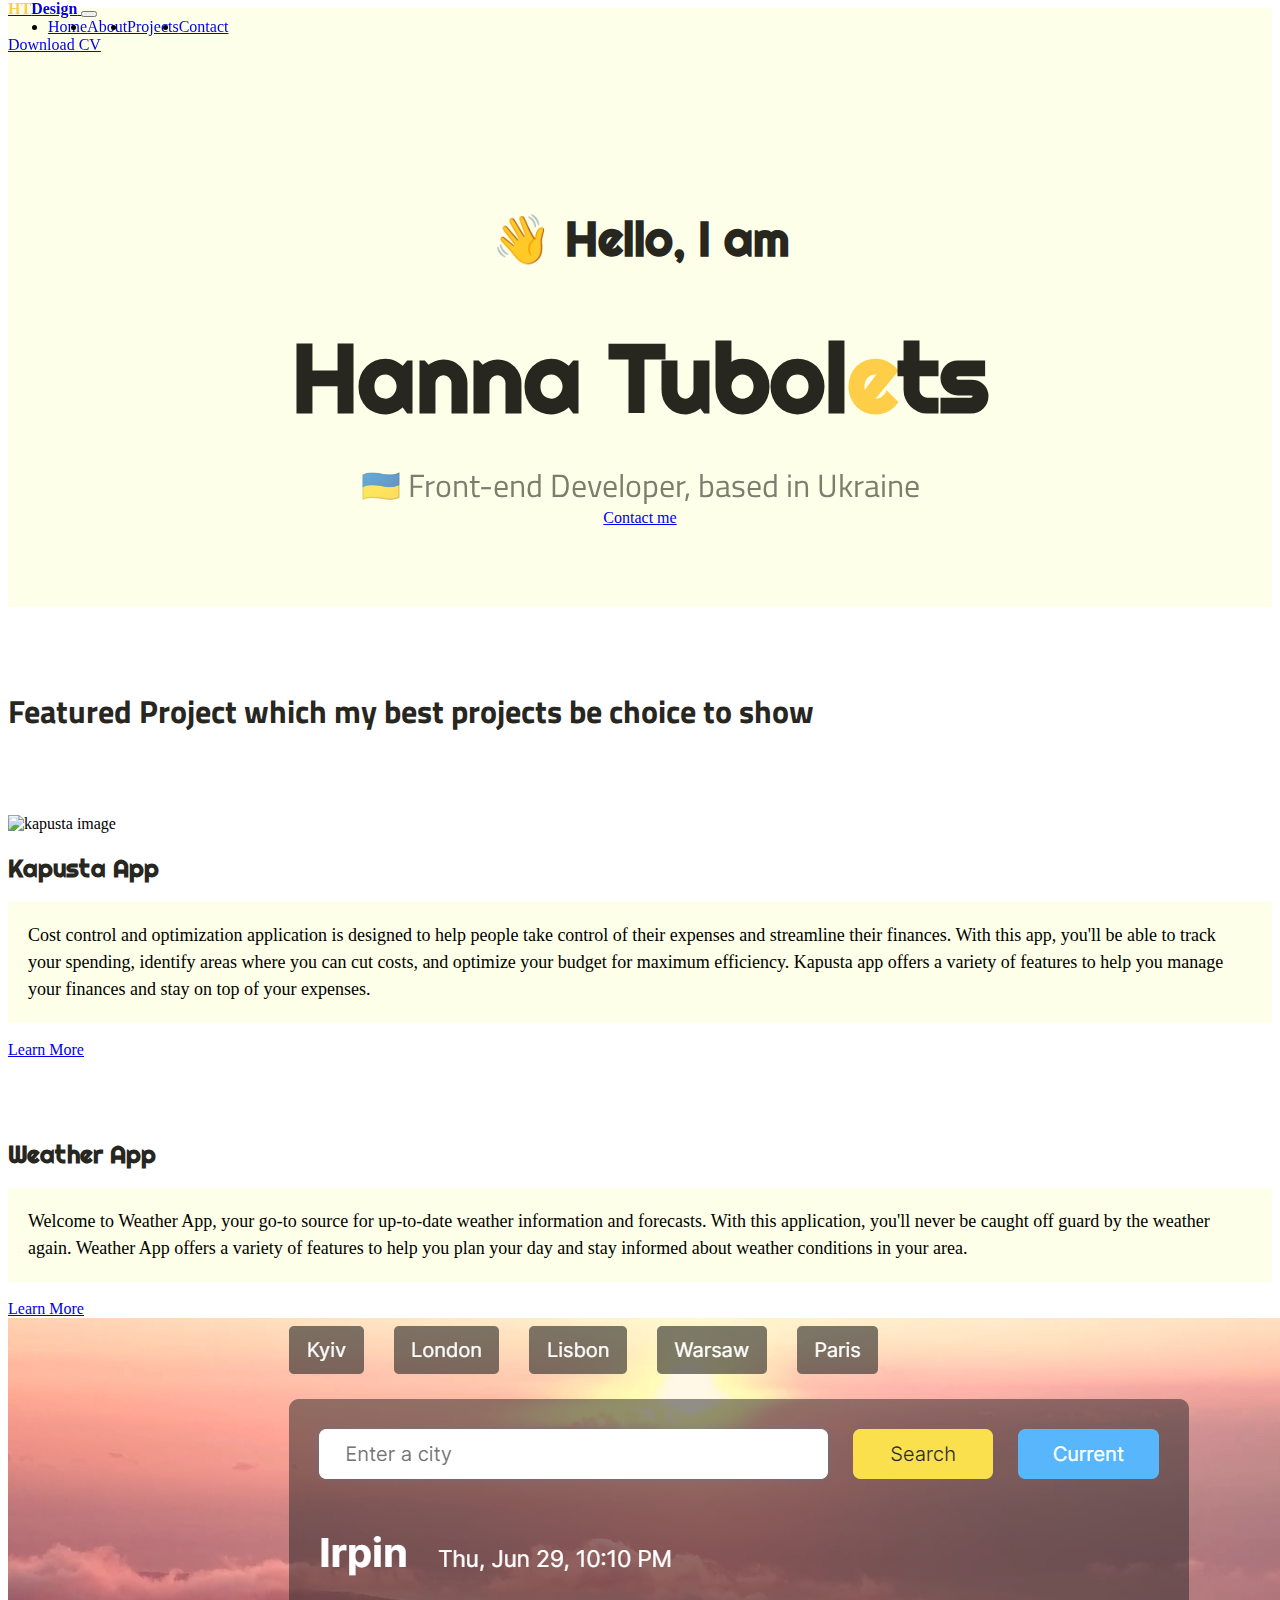
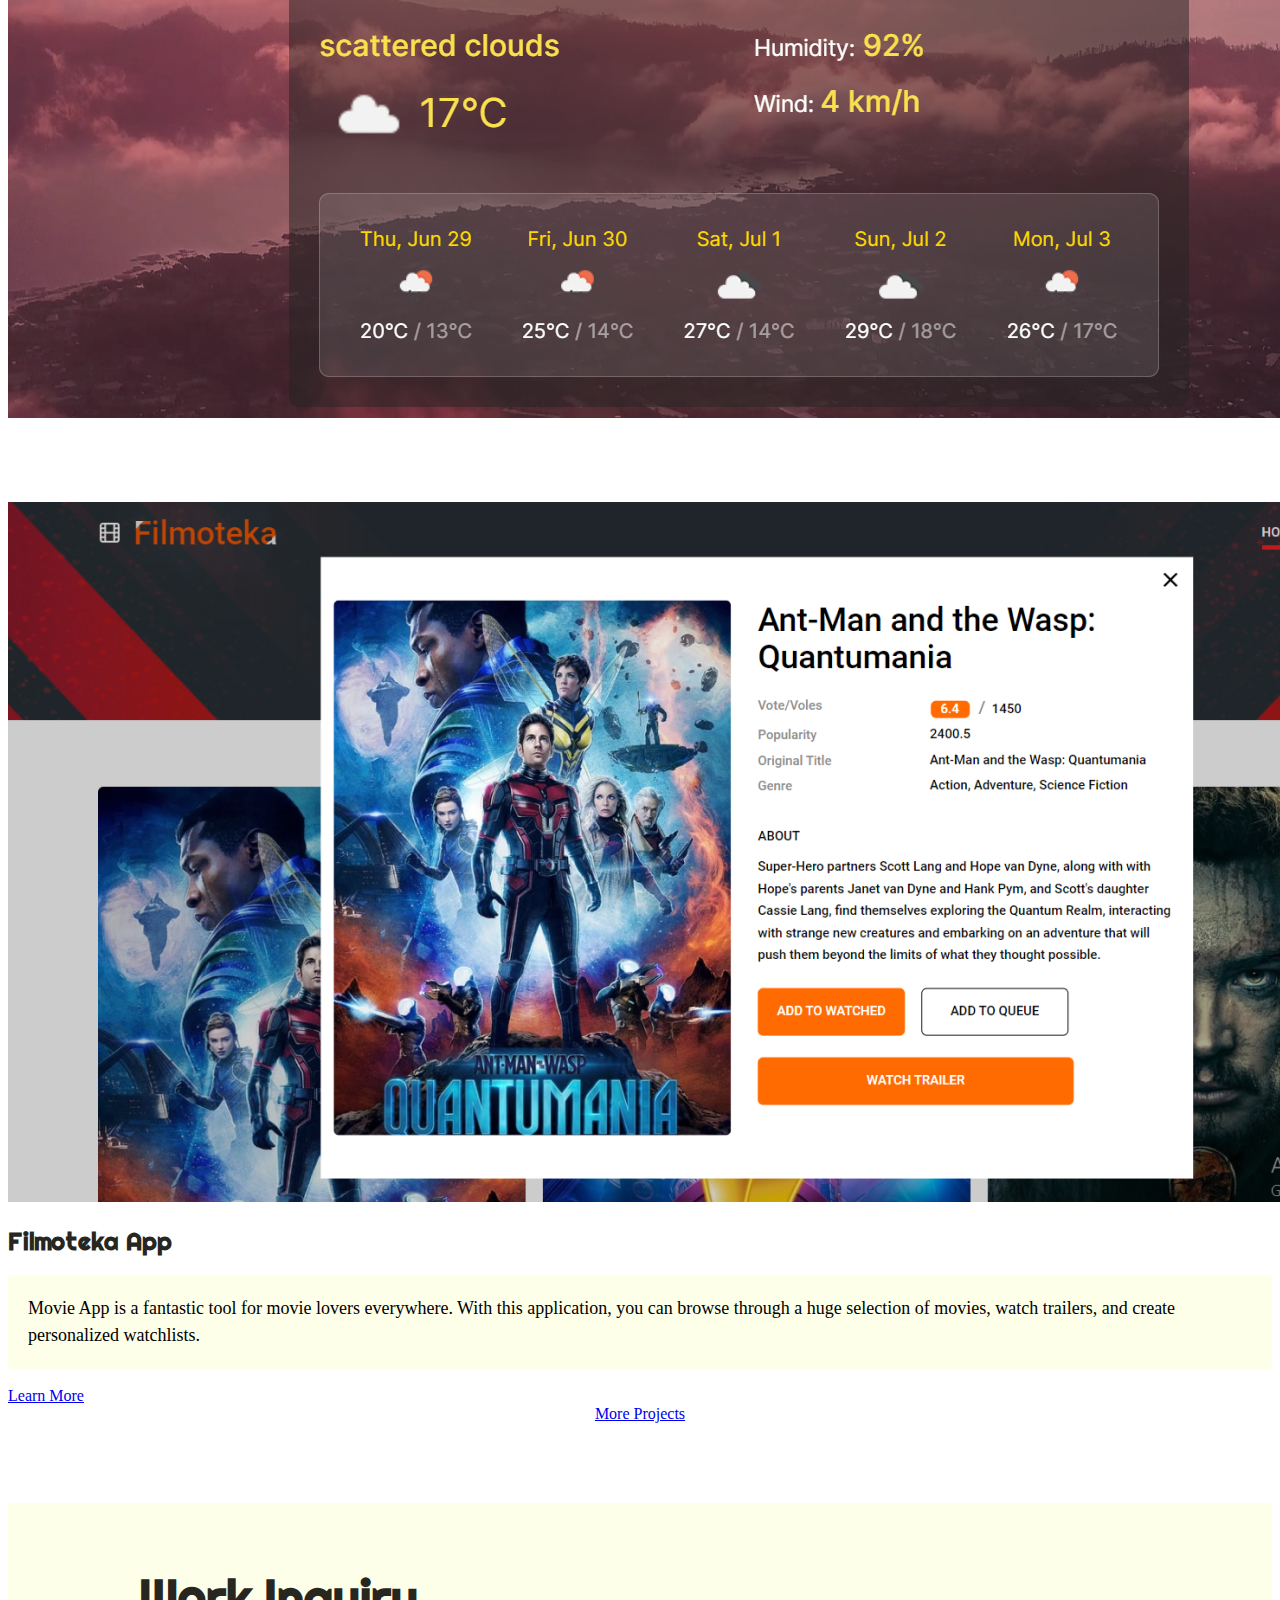
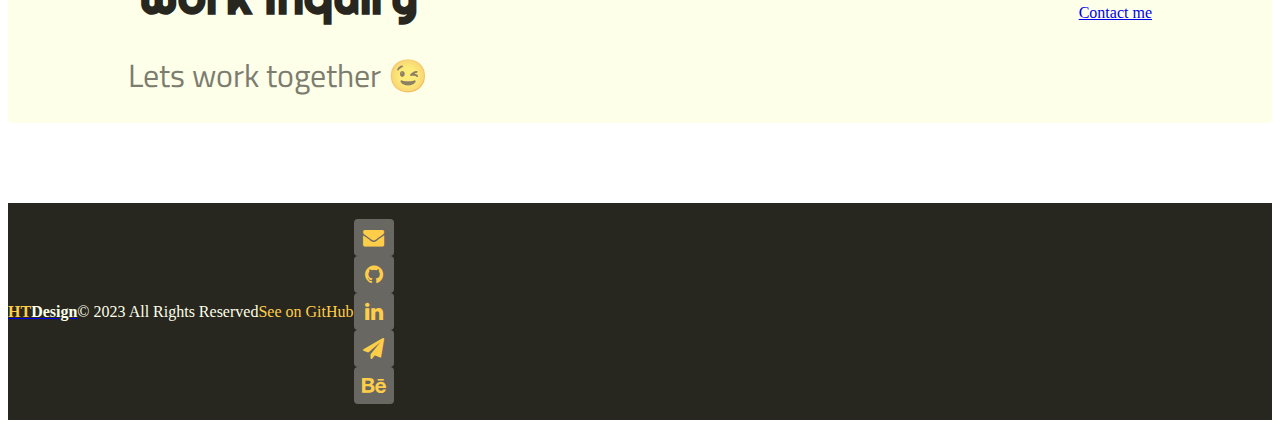
==== commit 10c7505a: "Updated Weather project" ====
--- a/index.html
+++ b/index.html
@@ -181,7 +181,7 @@
             <div class="col-sm-6 d-none d-md-block">
               <img
                 class="img-fluid rounded p-2 shadow p-2 bg-body rounded"
-                src="src/images/weather-img.png"
+                src="src/images/weather-react-img.png"
                 alt="weather image"
               />
             </div>
@@ -210,7 +210,7 @@
                 <a
                   href="/works.html#filmoteka"
                   class="btn btn-outline-warning px-5 btn-lg"
-                  title="Yogurt App link"
+                  title="Filmoteka App link"
                   >Learn More</a
                 >
               </div>
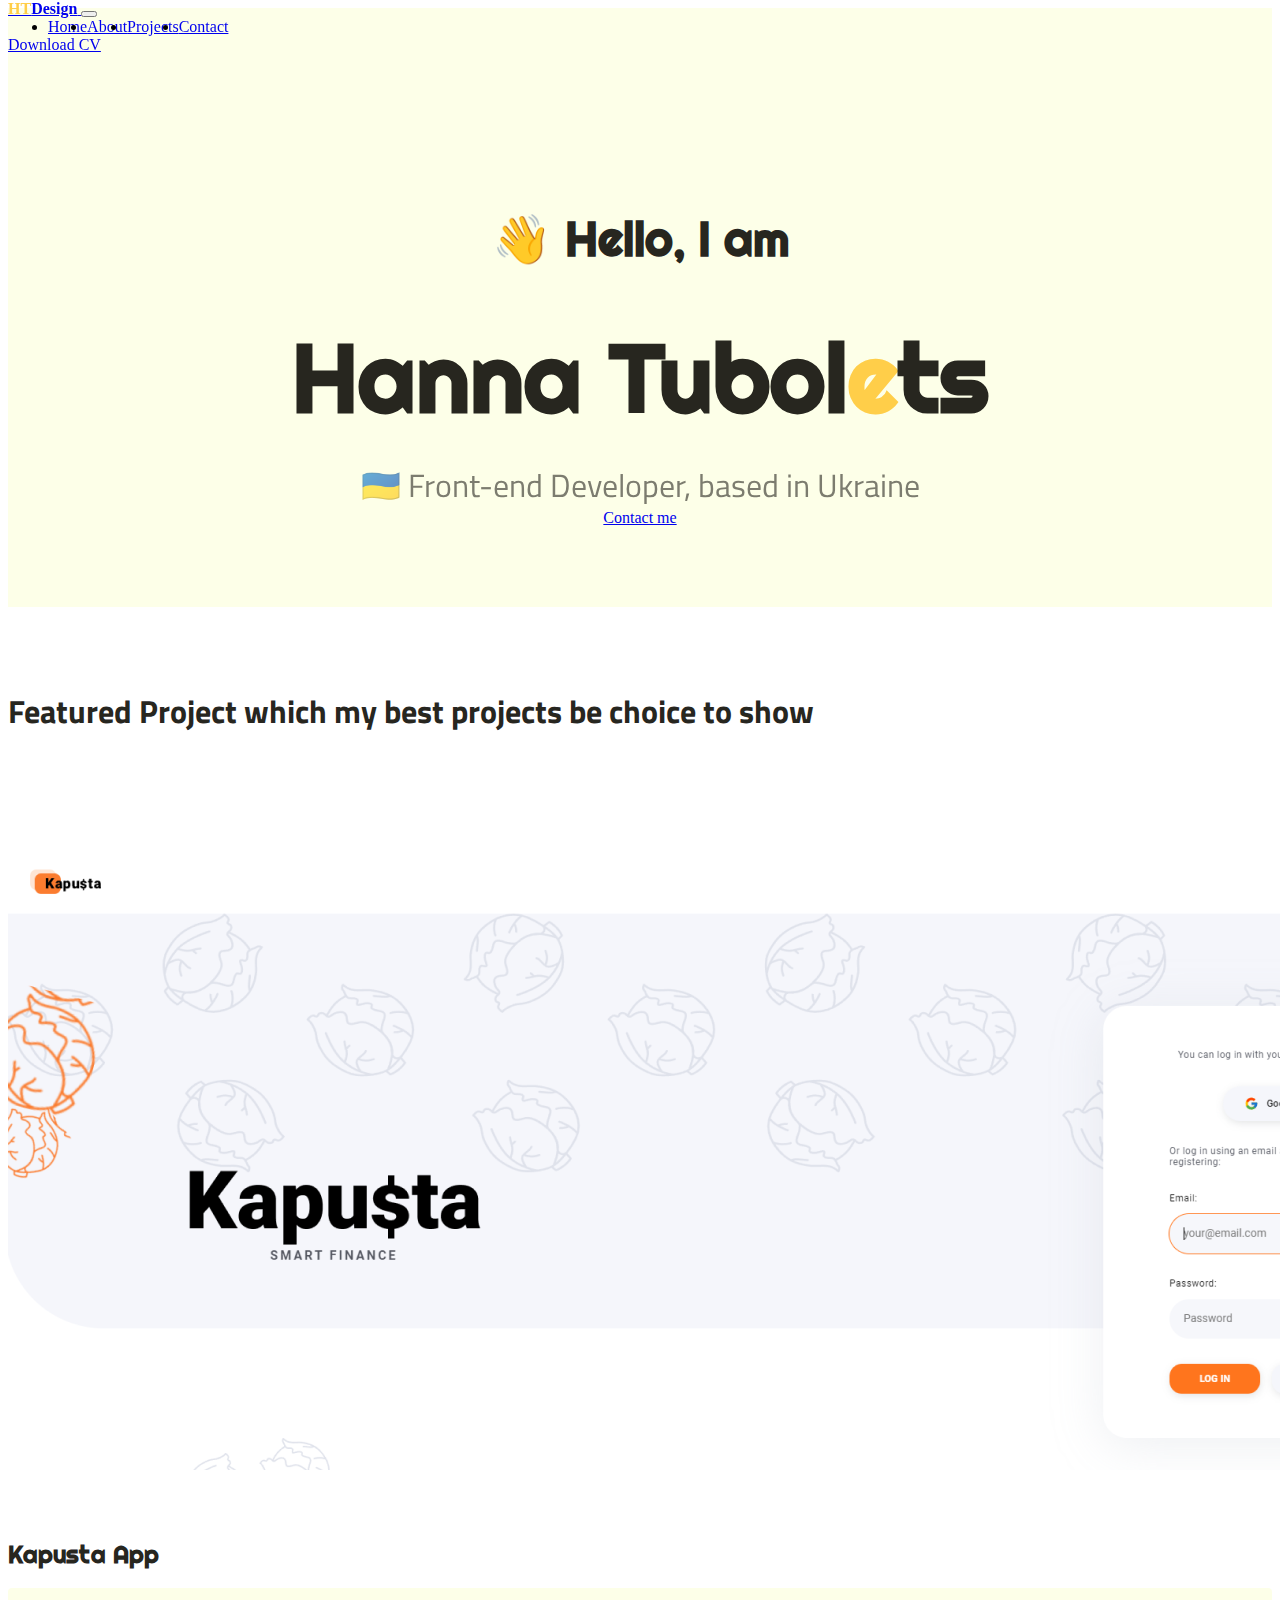
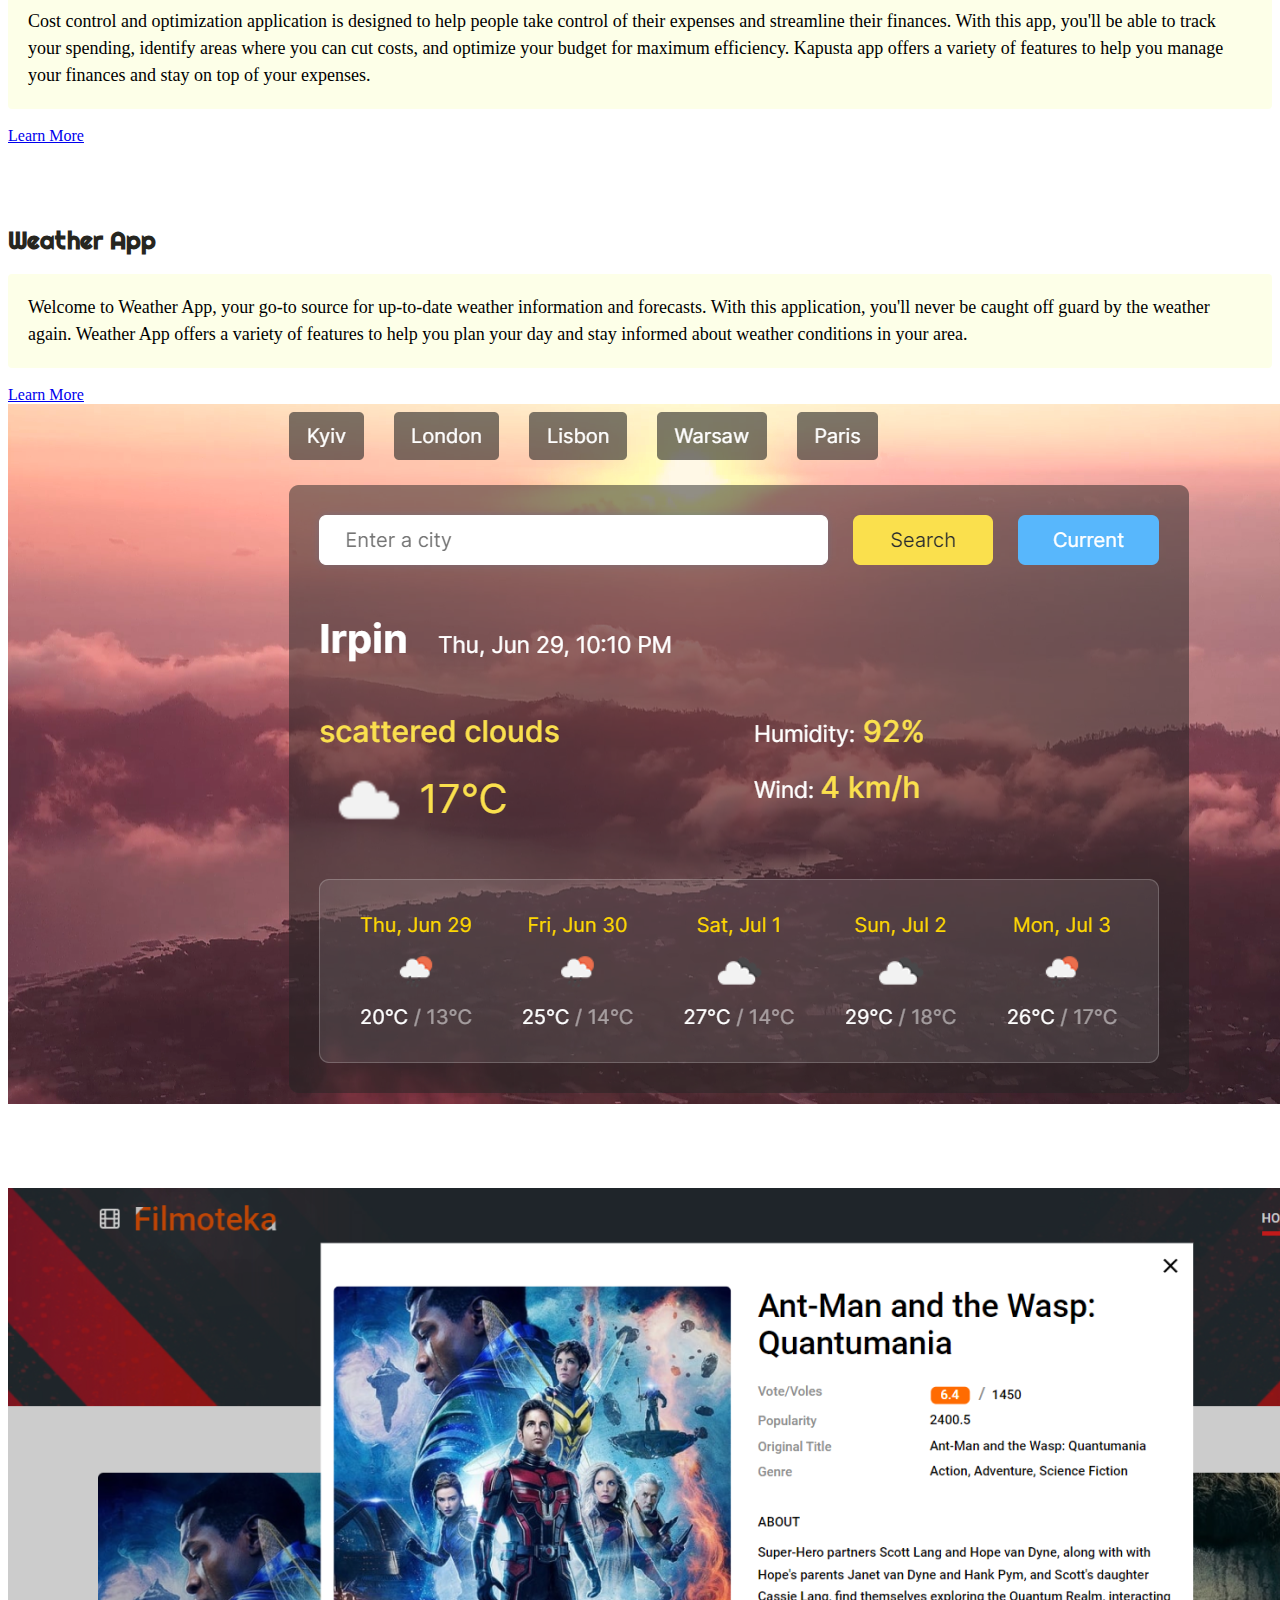
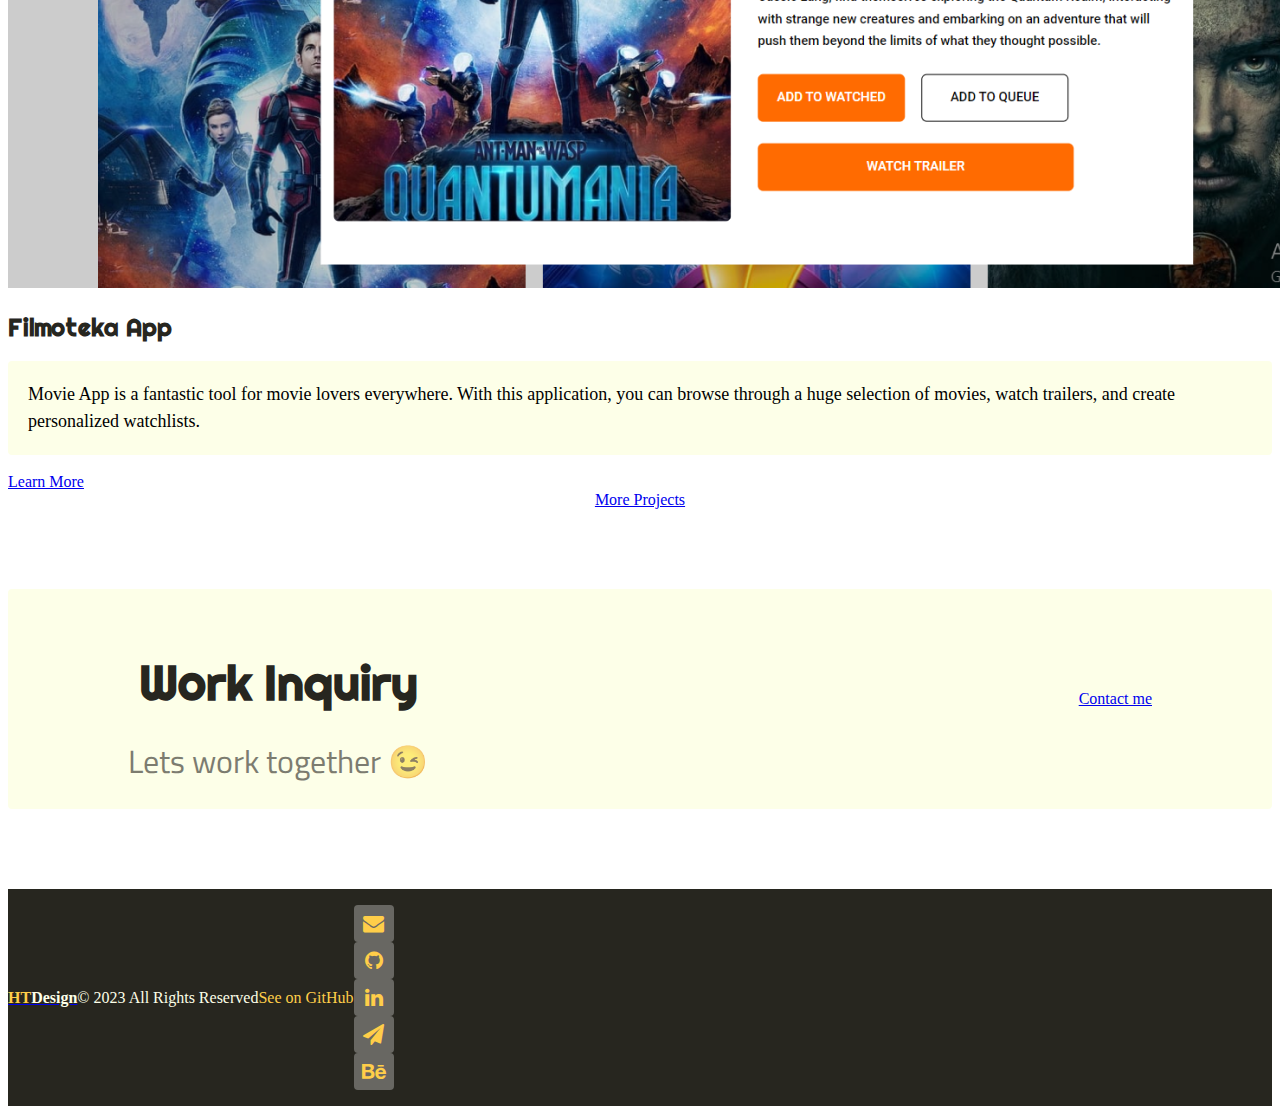
==== commit eea5e023: "Updated images names" ====
--- a/index.html
+++ b/index.html
@@ -89,7 +89,7 @@
             </ul>
           </div>
           <a
-            href="https://drive.google.com/file/d/18OqhcxaeWkLEpW-Mv34bX12qtZDySFBs/view?usp=sharing"
+            href="https://drive.google.com/file/d/1bjF4UwLlNBhZ7jaFaafOJKZ1jPkoCqdZ/view?usp=sharing"
             class="btn btn-outline-warning px-4"
             download=""
             target="_blank"
@@ -129,7 +129,7 @@
             <div class="col-sm-6 d-none d-md-block">
               <img
                 class="img-fluid rounded p-2 shadow p-2 bg-body rounded"
-                src="src/images/Kapusta-img.png"
+                src="src/images/kapusta-img.png"
                 alt="kapusta image"
               />
             </div>
